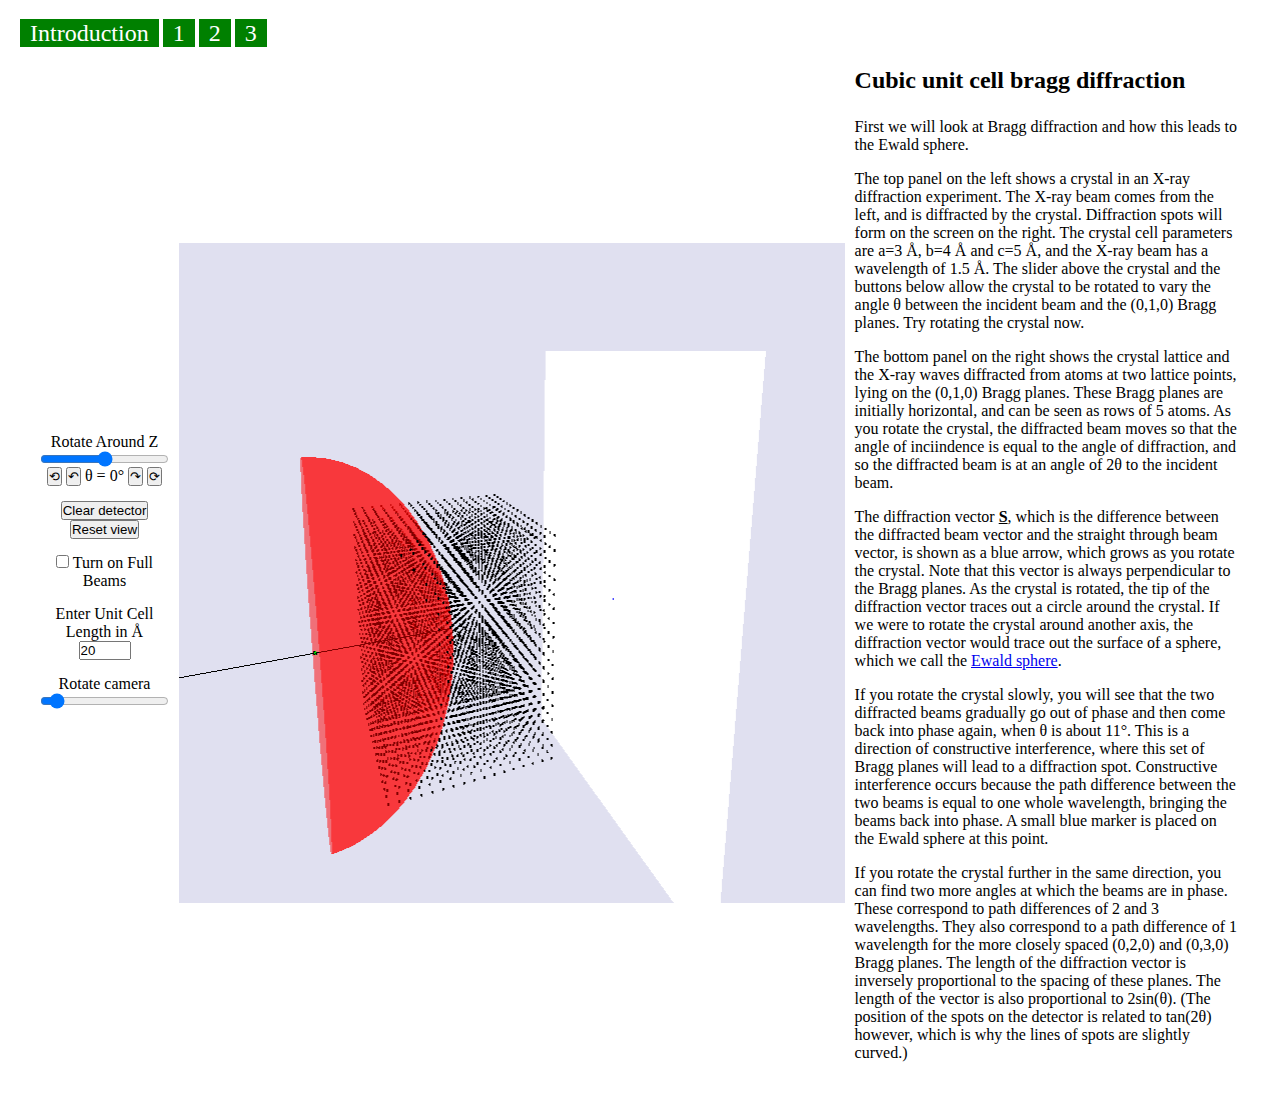
==== ewaldsphere1.html @ f4285c7b "First commit" ====
<!DOCTYPE html>
<title>Ewald Sphere Tutorial</title>
<link rel="stylesheet" href="index.css">

<body onload="setup();">

  <nav>
    <a href="ewaldintro.html">Introduction</a>
    <a href="ewaldsphere1.html">1</a>
    <a href="ewaldsphere2.html">2</a>
    <a href="ewaldsphere3.html">3</a>
  </nav>

  <main>
    <div class="controls">
      <div>
        <label class="block">Rotate Around Z</label>
        <input type="range" min="-45" max="45" value="0" class="block" id="anglez">
        <button id="rotl5z">&#10226;</button>
        <button id="rotl1z">&#8630;</button>
        <span>&theta; = <span id="thetaz">0</span>&deg;</span>
        <button id="rotr1z">&#8631;</button>
        <button id="rotr5z">&#10227;</button>
      </div>
      <div>
        <button id="clear">Clear detector</button>
        <button id="recentre">Reset view</button>
      </div>
      <div>
        <input type="checkbox" id="fullbeams" name="fullbeams">
        <label for="fullbeams">Turn on Full Beams</label>
      </div>
      <div>
        <label for="a" class="block">Enter Unit Cell Length in &#8491;</label>
        <input type="number" id="a" min="10" max="20" onchange="updateunitcelldimensions()" value="20">
      </div>
      <div>
        <label class="block">Rotate camera</label>
        <input type="range" min="0" max="180" value="45" class="slider" id="camera">
      </div>
    </div>

    <div id="mydiv"></div>

    <div class="instructions">
      <h2>Cubic unit cell bragg diffraction</h2>
      <p>First we will look at Bragg diffraction and how this leads to the Ewald sphere.</p>
      <p>
        The top panel on the left shows a crystal in an X-ray diffraction experiment.
        The X-ray beam comes from the left, and is diffracted by the crystal.
        Diffraction spots will form on the screen on the right.
        The crystal cell parameters are a=3 &#8491;, b=4 &#8491; and c=5 &#8491;,
        and the X-ray beam has a wavelength of 1.5 &#8491;.
        The slider above the crystal and the buttons below
        allow the crystal to be rotated to vary
        the angle &theta; between the incident beam and the (0,1,0) Bragg planes.
        Try rotating the crystal now.
      </p>
      <p>
        The bottom panel on the right shows the crystal lattice
        and the X-ray waves diffracted from atoms at two lattice points,
        lying on the (0,1,0) Bragg planes.
        These Bragg planes are initially horizontal, and can be seen as rows of 5 atoms.
        As you rotate the crystal, the diffracted beam moves
        so that the angle of inciindence is equal to the angle of diffraction,
        and so the diffracted beam is at an angle of 2&theta; to the incident beam.
      </p>
      <p>
        The diffraction vector <b><u>S</u></b>, which is the difference
        between the diffracted beam vector and the straight through beam vector,
        is shown as a blue arrow, which grows as you rotate the crystal.
        Note that this vector is always perpendicular to the Bragg planes.
        As the crystal is rotated, the tip of the diffraction vector
        traces out a circle around the crystal.
        If we were to rotate the crystal around another axis,
        the diffraction vector would trace out the surface of a sphere, which we call the
        <a href="https://en.wikipedia.org/wiki/Ewald%27s_sphere">Ewald sphere</a>.
      </p>
      <p>
        If you rotate the crystal slowly, you will see that
        the two diffracted beams gradually go out of phase
        and then come back into phase again, when &theta; is about 11&deg;.
        This is a direction of constructive interference,
        where this set of Bragg planes will lead to a diffraction spot.
        Constructive interference occurs because the path difference between the two beams
        is equal to one whole wavelength, bringing the beams back into phase.
        A small blue marker is placed on the Ewald sphere at this point.
      </p>
      <p>
        If you rotate the crystal further in the same direction,
        you can find two more angles at which the beams are in phase.
        These correspond to path differences of 2 and 3 wavelengths.
        They also correspond to a path difference of 1 wavelength
        for the more closely spaced (0,2,0) and (0,3,0) Bragg planes.
        The length of the diffraction vector
        is inversely proportional to the spacing of these planes.
        The length of the vector is also proportional to 2sin(&theta;).
        (The position of the spots on the detector is related to tan(2&theta;) however,
        which is why the lines of spots are slightly curved.)
      </p>
    </div>
  </main>

  <script>
    var spacinga = 100 / 20
    var spacingb = 100 / 20
    var spacingc = 100 / 20
    var alpha = 0
    var beta = 0
  </script>
  <script src="three.js"></script>
  <script src="OrbitControls.js"></script>
  <script src="index.js"></script>
  <script>
    function updateunitcelldimensions() {
      spacinga = 100 / document.getElementById("a").value;
      spacinga = Number(spacinga);
      spacingb = 100 / document.getElementById("a").value;
      spacingb = Number(spacingb);
      spacingc = 100 / document.getElementById("a").value;
      spacingc = Number(spacingc);
      alpha = 0;
      beta = 0;
      updateunitcell();
      reset()
    }
  </script>
</body>
---- index.css ----
* {
  box-sizing: border-box;
  margin: 0;
  padding: 0;
}

body {
  font-family: "sans-serif";
  margin: 0;
  padding: 20px;
}

nav a {
  padding: 1px 10px 1px 10px;
  background-color: green;
  text-decoration: none;
  font-size: 24px;
  color: white;
}

main {
  padding: 20px;
  display: flex;
  align-items: center;
  gap: 10px;
}

.controls {
  display: flex;
  flex-direction: column;
  align-items: center;
  gap: 15px;
  text-align: center;
}

.block {
  display: block;
}

.instructions p,
.instructions h2 {
  margin-bottom: 1em;
}
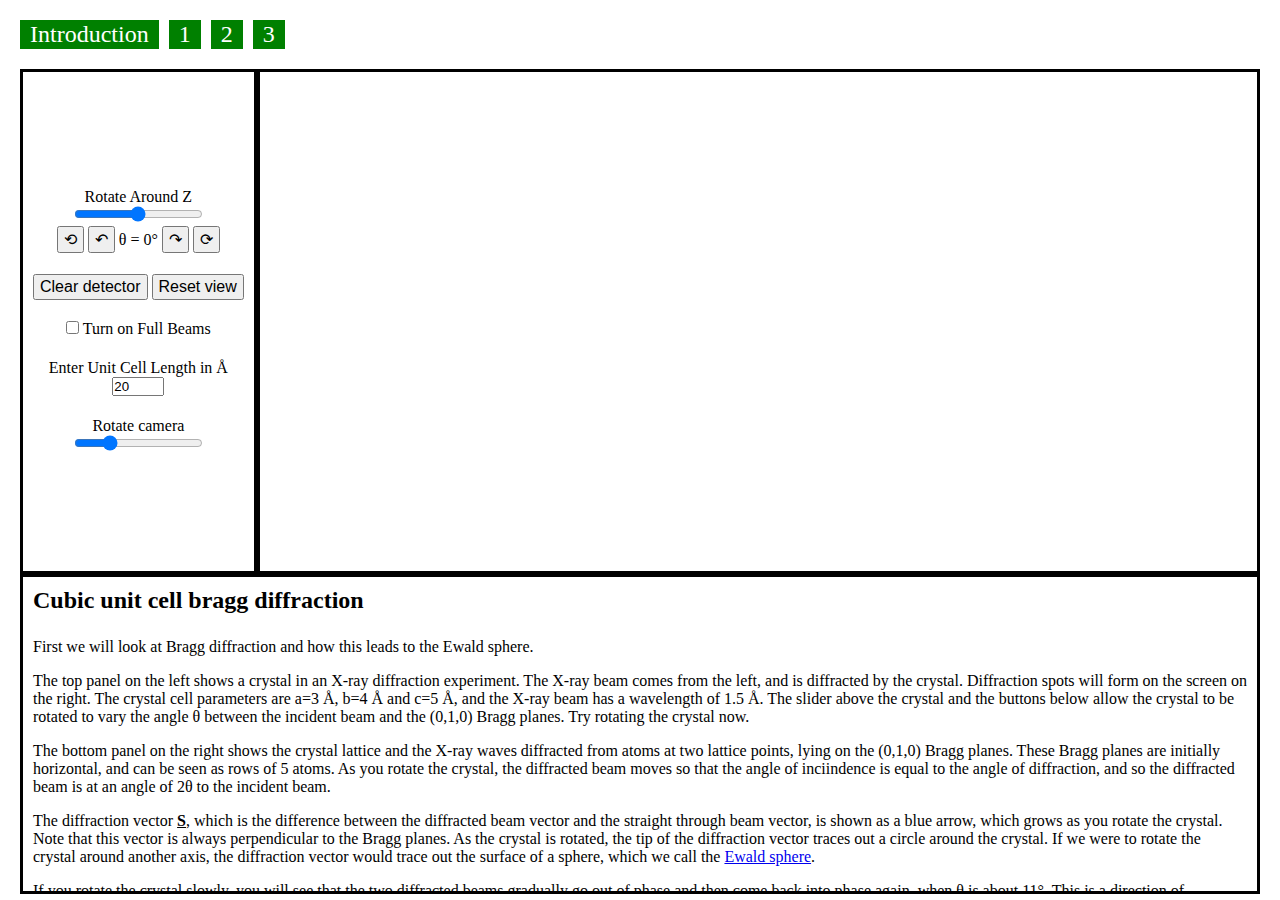
==== commit f236308b: "Changed classes to ids" ====
--- a/ewaldsphere1.html
+++ b/ewaldsphere1.html
@@ -11,102 +11,100 @@
     <a href="ewaldsphere3.html">3</a>
   </nav>
 
-  <main>
-    <div class="controls">
-      <div>
-        <label class="block">Rotate Around Z</label>
-        <input type="range" min="-45" max="45" value="0" class="block" id="anglez">
-        <button id="rotl5z">&#10226;</button>
-        <button id="rotl1z">&#8630;</button>
-        <span>&theta; = <span id="thetaz">0</span>&deg;</span>
-        <button id="rotr1z">&#8631;</button>
-        <button id="rotr5z">&#10227;</button>
-      </div>
-      <div>
-        <button id="clear">Clear detector</button>
-        <button id="recentre">Reset view</button>
-      </div>
-      <div>
-        <input type="checkbox" id="fullbeams" name="fullbeams">
-        <label for="fullbeams">Turn on Full Beams</label>
-      </div>
-      <div>
-        <label for="a" class="block">Enter Unit Cell Length in &#8491;</label>
-        <input type="number" id="a" min="10" max="20" onchange="updateunitcelldimensions()" value="20">
-      </div>
-      <div>
-        <label class="block">Rotate camera</label>
-        <input type="range" min="0" max="180" value="45" class="slider" id="camera">
-      </div>
+  <div id="controls">
+    <div>
+      <label>Rotate Around Z</label><br>
+      <input type="range" min="-45" max="45" value="0" id="anglez"><br>
+      <button id="rotl5z">&#10226;</button>
+      <button id="rotl1z">&#8630;</button>
+      <span>&theta; = <span id="thetaz">0</span>&deg;</span>
+      <button id="rotr1z">&#8631;</button>
+      <button id="rotr5z">&#10227;</button>
     </div>
+    <div>
+      <button id="clear">Clear detector</button>
+      <button id="recentre">Reset view</button>
+    </div>
+    <div>
+      <input type="checkbox" id="fullbeams" name="fullbeams">
+      <label for="fullbeams">Turn on Full Beams</label>
+    </div>
+    <div>
+      <label for="a">Enter Unit Cell Length in &#8491;</label><br>
+      <input type="number" id="a" min="10" max="20" onchange="updateunitcelldimensions()" value="20">
+    </div>
+    <div>
+      <label>Rotate camera</label><br>
+      <input type="range" min="0" max="180" value="45" id="camera">
+    </div>
+  </div>
 
-    <div id="mydiv"></div>
+  <canvas id="canvas"></canvas>
 
-    <div class="instructions">
-      <h2>Cubic unit cell bragg diffraction</h2>
-      <p>First we will look at Bragg diffraction and how this leads to the Ewald sphere.</p>
-      <p>
-        The top panel on the left shows a crystal in an X-ray diffraction experiment.
-        The X-ray beam comes from the left, and is diffracted by the crystal.
-        Diffraction spots will form on the screen on the right.
-        The crystal cell parameters are a=3 &#8491;, b=4 &#8491; and c=5 &#8491;,
-        and the X-ray beam has a wavelength of 1.5 &#8491;.
-        The slider above the crystal and the buttons below
-        allow the crystal to be rotated to vary
-        the angle &theta; between the incident beam and the (0,1,0) Bragg planes.
-        Try rotating the crystal now.
-      </p>
-      <p>
-        The bottom panel on the right shows the crystal lattice
-        and the X-ray waves diffracted from atoms at two lattice points,
-        lying on the (0,1,0) Bragg planes.
-        These Bragg planes are initially horizontal, and can be seen as rows of 5 atoms.
-        As you rotate the crystal, the diffracted beam moves
-        so that the angle of inciindence is equal to the angle of diffraction,
-        and so the diffracted beam is at an angle of 2&theta; to the incident beam.
-      </p>
-      <p>
-        The diffraction vector <b><u>S</u></b>, which is the difference
-        between the diffracted beam vector and the straight through beam vector,
-        is shown as a blue arrow, which grows as you rotate the crystal.
-        Note that this vector is always perpendicular to the Bragg planes.
-        As the crystal is rotated, the tip of the diffraction vector
-        traces out a circle around the crystal.
-        If we were to rotate the crystal around another axis,
-        the diffraction vector would trace out the surface of a sphere, which we call the
-        <a href="https://en.wikipedia.org/wiki/Ewald%27s_sphere">Ewald sphere</a>.
-      </p>
-      <p>
-        If you rotate the crystal slowly, you will see that
-        the two diffracted beams gradually go out of phase
-        and then come back into phase again, when &theta; is about 11&deg;.
-        This is a direction of constructive interference,
-        where this set of Bragg planes will lead to a diffraction spot.
-        Constructive interference occurs because the path difference between the two beams
-        is equal to one whole wavelength, bringing the beams back into phase.
-        A small blue marker is placed on the Ewald sphere at this point.
-      </p>
-      <p>
-        If you rotate the crystal further in the same direction,
-        you can find two more angles at which the beams are in phase.
-        These correspond to path differences of 2 and 3 wavelengths.
-        They also correspond to a path difference of 1 wavelength
-        for the more closely spaced (0,2,0) and (0,3,0) Bragg planes.
-        The length of the diffraction vector
-        is inversely proportional to the spacing of these planes.
-        The length of the vector is also proportional to 2sin(&theta;).
-        (The position of the spots on the detector is related to tan(2&theta;) however,
-        which is why the lines of spots are slightly curved.)
-      </p>
-    </div>
-  </main>
+  <div id="instructions">
+    <h2>Cubic unit cell bragg diffraction</h2>
+    <p>First we will look at Bragg diffraction and how this leads to the Ewald sphere.</p>
+    <p>
+      The top panel on the left shows a crystal in an X-ray diffraction experiment.
+      The X-ray beam comes from the left, and is diffracted by the crystal.
+      Diffraction spots will form on the screen on the right.
+      The crystal cell parameters are a=3 &#8491;, b=4 &#8491; and c=5 &#8491;,
+      and the X-ray beam has a wavelength of 1.5 &#8491;.
+      The slider above the crystal and the buttons below
+      allow the crystal to be rotated to vary
+      the angle &theta; between the incident beam and the (0,1,0) Bragg planes.
+      Try rotating the crystal now.
+    </p>
+    <p>
+      The bottom panel on the right shows the crystal lattice
+      and the X-ray waves diffracted from atoms at two lattice points,
+      lying on the (0,1,0) Bragg planes.
+      These Bragg planes are initially horizontal, and can be seen as rows of 5 atoms.
+      As you rotate the crystal, the diffracted beam moves
+      so that the angle of inciindence is equal to the angle of diffraction,
+      and so the diffracted beam is at an angle of 2&theta; to the incident beam.
+    </p>
+    <p>
+      The diffraction vector <b><u>S</u></b>, which is the difference
+      between the diffracted beam vector and the straight through beam vector,
+      is shown as a blue arrow, which grows as you rotate the crystal.
+      Note that this vector is always perpendicular to the Bragg planes.
+      As the crystal is rotated, the tip of the diffraction vector
+      traces out a circle around the crystal.
+      If we were to rotate the crystal around another axis,
+      the diffraction vector would trace out the surface of a sphere, which we call the
+      <a href="https://en.wikipedia.org/wiki/Ewald%27s_sphere">Ewald sphere</a>.
+    </p>
+    <p>
+      If you rotate the crystal slowly, you will see that
+      the two diffracted beams gradually go out of phase
+      and then come back into phase again, when &theta; is about 11&deg;.
+      This is a direction of constructive interference,
+      where this set of Bragg planes will lead to a diffraction spot.
+      Constructive interference occurs because the path difference between the two beams
+      is equal to one whole wavelength, bringing the beams back into phase.
+      A small blue marker is placed on the Ewald sphere at this point.
+    </p>
+    <p>
+      If you rotate the crystal further in the same direction,
+      you can find two more angles at which the beams are in phase.
+      These correspond to path differences of 2 and 3 wavelengths.
+      They also correspond to a path difference of 1 wavelength
+      for the more closely spaced (0,2,0) and (0,3,0) Bragg planes.
+      The length of the diffraction vector
+      is inversely proportional to the spacing of these planes.
+      The length of the vector is also proportional to 2sin(&theta;).
+      (The position of the spots on the detector is related to tan(2&theta;) however,
+      which is why the lines of spots are slightly curved.)
+    </p>
+  </div>
 
   <script>
-    var spacinga = 100 / 20
-    var spacingb = 100 / 20
-    var spacingc = 100 / 20
-    var alpha = 0
-    var beta = 0
+    var spacinga = 100 / 20;
+    var spacingb = 100 / 20;
+    var spacingc = 100 / 20;
+    var alpha = 0;
+    var beta = 0;
   </script>
   <script src="three.js"></script>
   <script src="OrbitControls.js"></script>
@@ -122,7 +120,7 @@
       alpha = 0;
       beta = 0;
       updateunitcell();
-      reset()
+      reset();
     }
   </script>
 </body>
--- a/index.css
+++ b/index.css
@@ -6,38 +6,79 @@
 
 body {
   font-family: "sans-serif";
-  margin: 0;
+  width: 100vw;
+  height: 100vh;
   padding: 20px;
+  display: grid;
+  grid-template-columns: auto 2fr 1fr;
+  grid-template-rows: auto 1fr;
+  grid-template-areas:
+    "nav      nav    nav"
+    "controls canvas instructions";
+}
+
+@media (max-aspect-ratio: 3/2) {
+  body {
+    grid-template-columns: auto 1fr;
+    grid-template-rows: auto 1fr 20em;
+    grid-template-areas:
+      "nav          nav"
+      "controls     canvas"
+      "instructions instructions";
+  }
+}
+
+nav {
+  grid-area: nav;
+  margin-bottom: 20px;
+  display: flex;
+  gap: 10px;
 }
 
 nav a {
-  padding: 1px 10px 1px 10px;
+  padding: 1px 10px;
   background-color: green;
   text-decoration: none;
-  font-size: 24px;
+  font-size: 1.5em;
   color: white;
 }
 
-main {
-  padding: 20px;
+#controls {
+  grid-area: controls;
+  padding: 10px;
   display: flex;
+  flex-direction: column;
+  justify-content: safe center;
   align-items: center;
-  gap: 10px;
+  text-align: center;
+  gap: 1.3em;
+  overflow: scroll;
 }
 
-.controls {
-  display: flex;
-  flex-direction: column;
-  align-items: center;
-  gap: 15px;
-  text-align: center;
+button {
+  font-size: 1em;
+  padding: 2px 5px;
 }
 
-.block {
-  display: block;
+#canvas {
+  grid-area: canvas;
+  width: 100%;
+  height: 100%;
 }
 
-.instructions p,
-.instructions h2 {
+#instructions {
+  grid-area: instructions;
+  padding: 10px;
+  overflow: scroll;
+}
+
+#instructions p,
+#instructions h2 {
   margin-bottom: 1em;
 }
+
+#controls,
+#canvas,
+#instructions {
+  border: solid black;
+}
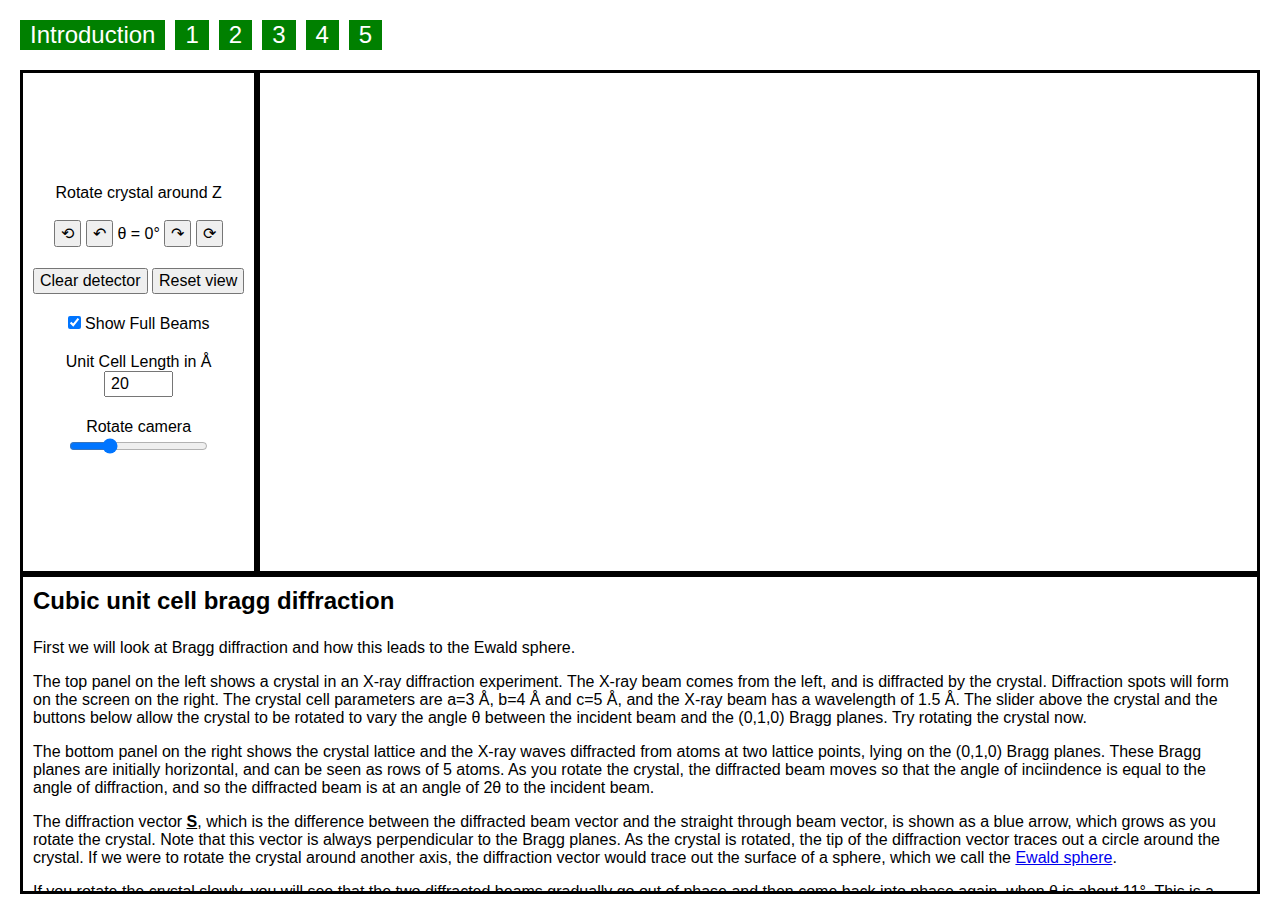
==== commit 9814a2c4: "Input labels and style" ====
--- a/ewaldsphere1.html
+++ b/ewaldsphere1.html
@@ -9,12 +9,14 @@
     <a href="ewaldsphere1.html">1</a>
     <a href="ewaldsphere2.html">2</a>
     <a href="ewaldsphere3.html">3</a>
+    <a href="ewaldsphere4.html">4</a>
+    <a href="ewaldsphere5.html">5</a>
   </nav>
 
   <div id="controls">
     <div>
-      <label>Rotate Around Z</label><br>
-      <input type="range" min="-45" max="45" value="0" id="anglez"><br>
+      <label>Rotate crystal around Z</label><br>
+      <input type="range" min="-45" max="45" value="0" id="anglez" hidden><br>
       <button id="rotl5z">&#10226;</button>
       <button id="rotl1z">&#8630;</button>
       <span>&theta; = <span id="thetaz">0</span>&deg;</span>
@@ -26,11 +28,11 @@
       <button id="recentre">Reset view</button>
     </div>
     <div>
-      <input type="checkbox" id="fullbeams" name="fullbeams">
-      <label for="fullbeams">Turn on Full Beams</label>
+      <input type="checkbox" id="fullbeams" name="fullbeams" Checked>
+      <label for="fullbeams">Show Full Beams</label>
     </div>
     <div>
-      <label for="a">Enter Unit Cell Length in &#8491;</label><br>
+      <label for="a">Unit Cell Length in &#8491;</label><br>
       <input type="number" id="a" min="10" max="20" onchange="updateunitcelldimensions()" value="20">
     </div>
     <div>
@@ -103,22 +105,19 @@
     var spacinga = 100 / 20;
     var spacingb = 100 / 20;
     var spacingc = 100 / 20;
-    var alpha = 0;
-    var beta = 0;
+    var alpha = 90;
+    var beta = 90;
   </script>
   <script src="three.js"></script>
   <script src="OrbitControls.js"></script>
   <script src="index.js"></script>
   <script>
     function updateunitcelldimensions() {
-      spacinga = 100 / document.getElementById("a").value;
-      spacinga = Number(spacinga);
-      spacingb = 100 / document.getElementById("a").value;
-      spacingb = Number(spacingb);
-      spacingc = 100 / document.getElementById("a").value;
-      spacingc = Number(spacingc);
-      alpha = 0;
-      beta = 0;
+      spacinga = 100 / Number(document.getElementById("a").value);
+      spacingb = 100 / Number(document.getElementById("a").value);
+      spacingc = 100 / Number(document.getElementById("a").value);
+      alpha = 90;
+      beta = 90;
       updateunitcell();
       reset();
     }
--- a/index.css
+++ b/index.css
@@ -5,7 +5,7 @@
 }
 
 body {
-  font-family: "sans-serif";
+  font-family: sans-serif;
   width: 100vw;
   height: 100vh;
   padding: 20px;
@@ -55,7 +55,8 @@
   overflow: scroll;
 }
 
-button {
+button,
+input {
   font-size: 1em;
   padding: 2px 5px;
 }
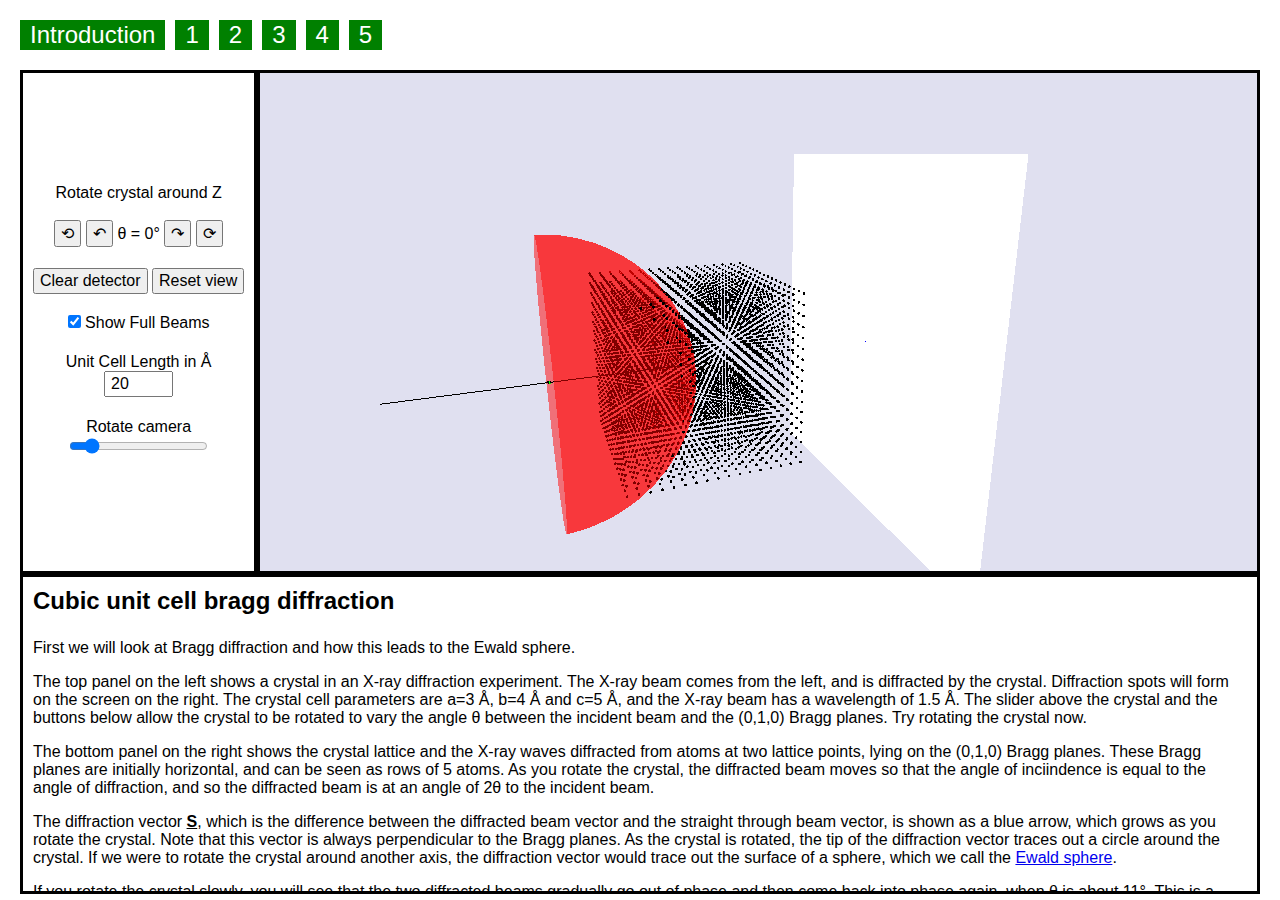
==== commit 8542f8c6: "test" ====
--- a/ewaldsphere1.html
+++ b/ewaldsphere1.html
@@ -45,6 +45,7 @@
 
   <div id="instructions">
     <h2>Cubic unit cell bragg diffraction</h2>
+
     <p>First we will look at Bragg diffraction and how this leads to the Ewald sphere.</p>
     <p>
       The top panel on the left shows a crystal in an X-ray diffraction experiment.
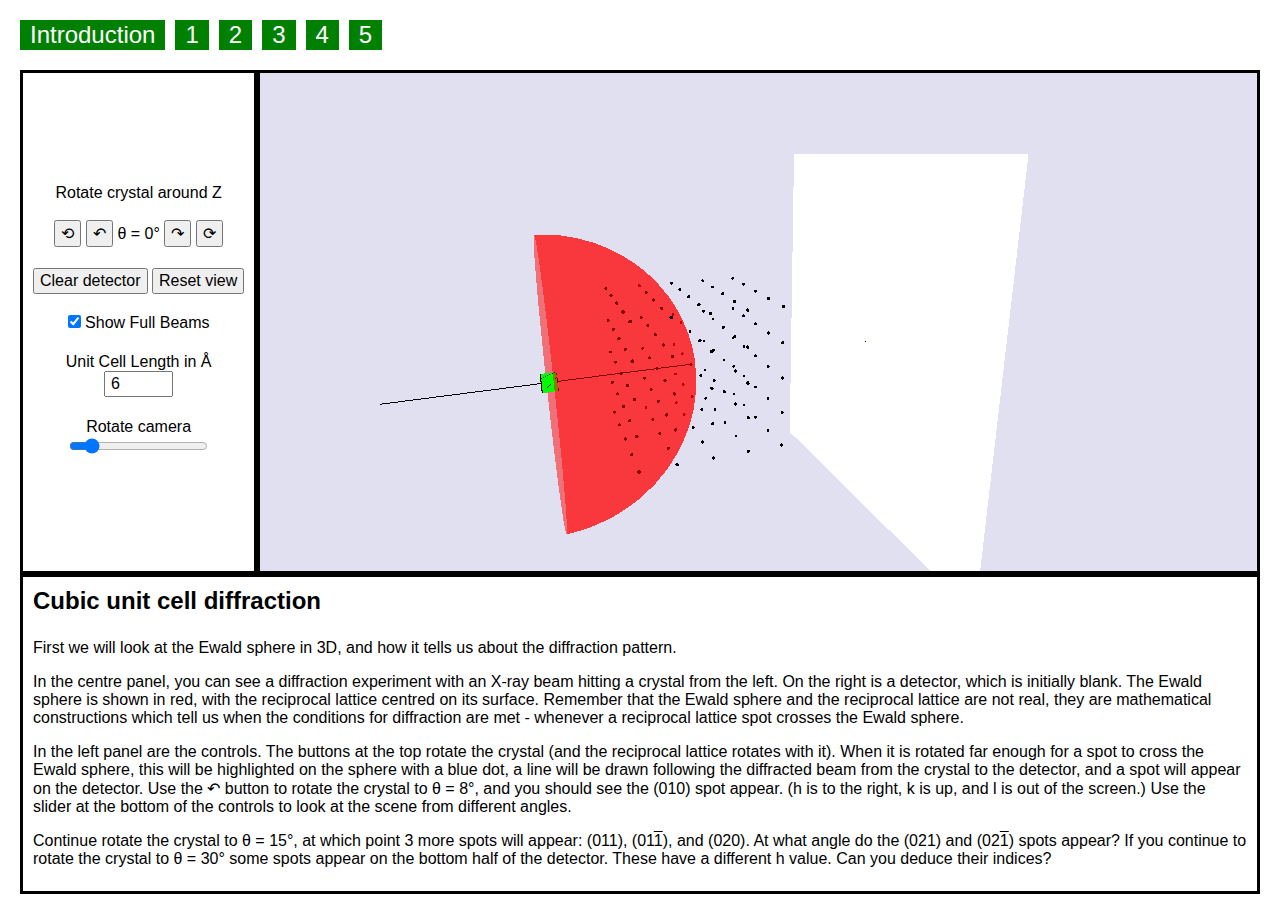
==== commit ec1ff36b: "Add tutorial text for page 1 Minor presentation updates." ====
--- a/ewaldsphere1.html
+++ b/ewaldsphere1.html
@@ -33,7 +33,7 @@
     </div>
     <div>
       <label for="a">Unit Cell Length in &#8491;</label><br>
-      <input type="number" id="a" min="10" max="20" onchange="updateunitcelldimensions()" value="20">
+      <input type="number" id="a" min="10" max="20" onchange="updateunitcelldimensions()" value="6">
     </div>
     <div>
       <label>Rotate camera</label><br>
@@ -44,68 +44,33 @@
   <canvas id="canvas"></canvas>
 
   <div id="instructions">
-    <h2>Cubic unit cell bragg diffraction</h2>
-
-    <p>First we will look at Bragg diffraction and how this leads to the Ewald sphere.</p>
+    <h2>Cubic unit cell diffraction</h2>
+    <p>First we will look at the Ewald sphere in 3D, and how it tells us about the diffraction pattern.</p>
     <p>
-      The top panel on the left shows a crystal in an X-ray diffraction experiment.
-      The X-ray beam comes from the left, and is diffracted by the crystal.
-      Diffraction spots will form on the screen on the right.
-      The crystal cell parameters are a=3 &#8491;, b=4 &#8491; and c=5 &#8491;,
-      and the X-ray beam has a wavelength of 1.5 &#8491;.
-      The slider above the crystal and the buttons below
-      allow the crystal to be rotated to vary
-      the angle &theta; between the incident beam and the (0,1,0) Bragg planes.
-      Try rotating the crystal now.
+      In the centre panel, you can see a diffraction experiment with an X-ray beam hitting a crystal from the left.
+      On the right is a detector, which is initially blank.
+      The Ewald sphere is shown in red, with the reciprocal lattice centred on its surface.
+      Remember that the Ewald sphere and the reciprocal lattice are not real, they are mathematical constructions which
+      tell us when the conditions for diffraction are met - whenever a reciprocal lattice spot crosses the Ewald sphere.
     </p>
     <p>
-      The bottom panel on the right shows the crystal lattice
-      and the X-ray waves diffracted from atoms at two lattice points,
-      lying on the (0,1,0) Bragg planes.
-      These Bragg planes are initially horizontal, and can be seen as rows of 5 atoms.
-      As you rotate the crystal, the diffracted beam moves
-      so that the angle of inciindence is equal to the angle of diffraction,
-      and so the diffracted beam is at an angle of 2&theta; to the incident beam.
+      In the left panel are the controls. The buttons at the top rotate the crystal (and the reciprocal lattice rotates with it).
+      When it is rotated far enough for a spot to cross the Ewald sphere, this will be highlighted on the sphere with a blue
+      dot, a line will be drawn following the diffracted beam from the crystal to the detector, and a spot will appear on the detector.
+      Use the &cularr; button to rotate the crystal to &theta; = 8&deg;, and you should see the (010) spot appear. (h is to the right, k is up, and l is out of the screen.)
+      Use the slider at the bottom of the controls to look at the scene from different angles.
     </p>
     <p>
-      The diffraction vector <b><u>S</u></b>, which is the difference
-      between the diffracted beam vector and the straight through beam vector,
-      is shown as a blue arrow, which grows as you rotate the crystal.
-      Note that this vector is always perpendicular to the Bragg planes.
-      As the crystal is rotated, the tip of the diffraction vector
-      traces out a circle around the crystal.
-      If we were to rotate the crystal around another axis,
-      the diffraction vector would trace out the surface of a sphere, which we call the
-      <a href="https://en.wikipedia.org/wiki/Ewald%27s_sphere">Ewald sphere</a>.
-    </p>
-    <p>
-      If you rotate the crystal slowly, you will see that
-      the two diffracted beams gradually go out of phase
-      and then come back into phase again, when &theta; is about 11&deg;.
-      This is a direction of constructive interference,
-      where this set of Bragg planes will lead to a diffraction spot.
-      Constructive interference occurs because the path difference between the two beams
-      is equal to one whole wavelength, bringing the beams back into phase.
-      A small blue marker is placed on the Ewald sphere at this point.
-    </p>
-    <p>
-      If you rotate the crystal further in the same direction,
-      you can find two more angles at which the beams are in phase.
-      These correspond to path differences of 2 and 3 wavelengths.
-      They also correspond to a path difference of 1 wavelength
-      for the more closely spaced (0,2,0) and (0,3,0) Bragg planes.
-      The length of the diffraction vector
-      is inversely proportional to the spacing of these planes.
-      The length of the vector is also proportional to 2sin(&theta;).
-      (The position of the spots on the detector is related to tan(2&theta;) however,
-      which is why the lines of spots are slightly curved.)
+      Continue rotate the crystal to &theta; = 15&deg;, at which point 3 more spots will appear: (011), (01<span style="text-decoration:overline">1</span>), and (020).
+      At what angle do the (021) and (02<span style="text-decoration:overline">1</span>) spots appear?
+      If you continue to rotate the crystal to &theta; = 30&deg; some spots appear on the bottom half of the detector. These have a different h value. Can you deduce their indices?
     </p>
   </div>
 
   <script>
-    var spacinga = 100 / 20;
-    var spacingb = 100 / 20;
-    var spacingc = 100 / 20;
+    var spacinga = 100 / 3;
+    var spacingb = 100 / 3;
+    var spacingc = 100 / 3;
     var alpha = 90;
     var beta = 90;
   </script>
